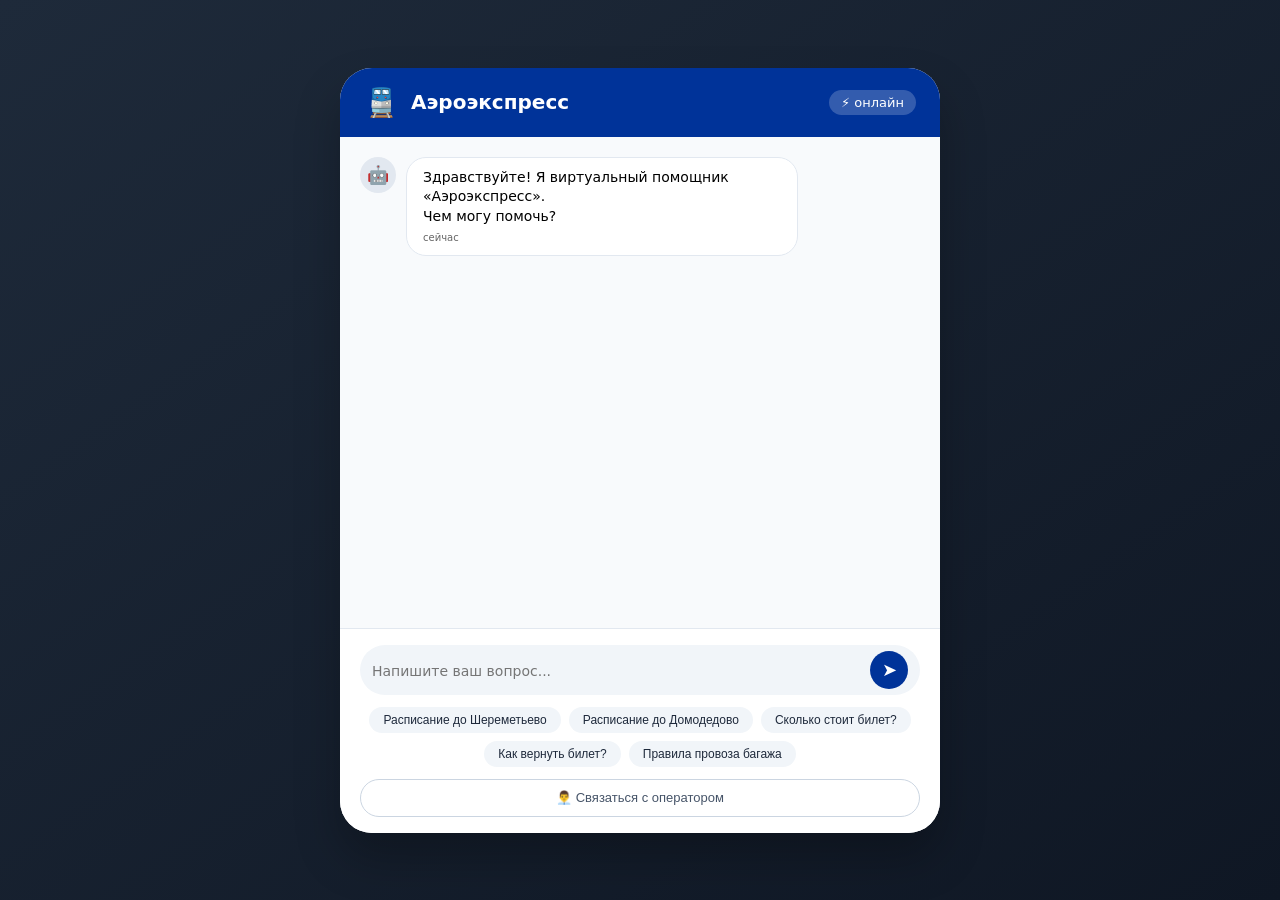
==== frontend/index.html @ b275e739 "бот" ====
<!DOCTYPE html>
<html lang="ru">
<head>
    <meta charset="UTF-8">
    <meta name="viewport" content="width=device-width, initial-scale=1.0">
    <title>Аэроэкспресс — чат-бот</title>
    <style>
        * {
            margin: 0;
            padding: 0;
            box-sizing: border-box;
        }
        body {
            font-family: system-ui, -apple-system, 'Segoe UI', Roboto, sans-serif;
            background: linear-gradient(145deg, #1e2a3a 0%, #0f1724 100%);
            min-height: 100vh;
            display: flex;
            justify-content: center;
            align-items: center;
            padding: 20px;
        }
        .chat-card {
            width: 100%;
            max-width: 600px;
            height: 85vh;
            background: white;
            border-radius: 32px;
            box-shadow: 0 25px 45px rgba(0,0,0,0.25);
            display: flex;
            flex-direction: column;
            overflow: hidden;
        }
        .chat-header {
            background: #003399;
            color: white;
            padding: 18px 24px;
            display: flex;
            align-items: center;
            gap: 12px;
        }
        .logo { font-size: 28px; }
        .title { font-weight: 700; font-size: 20px; }
        .status {
            margin-left: auto;
            background: rgba(255,255,255,0.2);
            padding: 5px 12px;
            border-radius: 40px;
            font-size: 13px;
        }
        .chat-messages {
            flex: 1;
            overflow-y: auto;
            padding: 20px;
            background: #f8fafc;
            display: flex;
            flex-direction: column;
            gap: 12px;
        }
        .message {
            display: flex;
            gap: 10px;
            animation: fadeIn 0.2s ease;
        }
        .message.user { flex-direction: row-reverse; }
        .avatar {
            width: 36px;
            height: 36px;
            background: #e2e8f0;
            border-radius: 50%;
            display: flex;
            align-items: center;
            justify-content: center;
            font-size: 18px;
            flex-shrink: 0;
        }
        .message.user .avatar { background: #003399; color: white; }
        .bubble {
            max-width: 70%;
            padding: 10px 16px;
            border-radius: 20px;
            background: white;
            border: 1px solid #e2e8f0;
            font-size: 14px;
            line-height: 1.4;
        }
        .message.user .bubble { background: #003399; color: white; border: none; }
        .time { font-size: 10px; margin-top: 5px; opacity: 0.6; }
        .typing {
            display: flex;
            align-items: center;
            gap: 6px;
            padding: 8px 16px;
            background: #f1f5f9;
            border-radius: 30px;
            width: fit-content;
            font-size: 13px;
        }
        .dot {
            width: 7px;
            height: 7px;
            background: #94a3b8;
            border-radius: 50%;
            animation: pulse 1.2s infinite;
        }
        @keyframes pulse {
            0%, 60%, 100% { opacity: 0.3; transform: translateY(0); }
            30% { opacity: 1; transform: translateY(-4px); }
        }
        .input-area {
            background: white;
            border-top: 1px solid #e2e8f0;
            padding: 16px 20px;
        }
        .input-wrapper {
            display: flex;
            gap: 12px;
            background: #f1f5f9;
            border-radius: 40px;
            padding: 6px 12px;
            align-items: flex-end;
        }
        textarea {
            flex: 1;
            background: none;
            border: none;
            resize: none;
            font-family: inherit;
            font-size: 14px;
            padding: 10px 0;
            outline: none;
            max-height: 100px;
        }
        button {
            background: #003399;
            border: none;
            color: white;
            width: 38px;
            height: 38px;
            border-radius: 50%;
            cursor: pointer;
            font-size: 18px;
            transition: 0.2s;
        }
        button:hover { background: #ff8c00; }
        .quick-buttons {
            display: flex;
            flex-wrap: wrap;
            gap: 8px;
            margin-top: 12px;
            justify-content: center;
        }
        .quick-btn {
            background: #f1f5f9;
            color: #1e293b;
            width: auto;
            height: auto;
            padding: 6px 14px;
            border-radius: 40px;
            font-size: 12px;
            font-weight: 500;
            border: none;
        }
        .quick-btn:hover { background: #e2e8f0; transform: none; }
        .escalate-btn {
            width: 100%;
            border-radius: 40px;
            background: white;
            border: 1px solid #cbd5e1;
            color: #475569;
            margin-top: 12px;
            font-size: 13px;
        }
        .escalate-btn:hover {
            background: #fee2e2;
            border-color: #dc2626;
            color: #dc2626;
        }
        @keyframes fadeIn {
            from { opacity: 0; transform: translateY(6px); }
            to { opacity: 1; transform: translateY(0); }
        }
    </style>
</head>
<body>
<div class="chat-card">
    <div class="chat-header">
        <div class="logo">🚆</div>
        <div class="title">Аэроэкспресс</div>
        <div class="status">⚡ онлайн</div>
    </div>
    <div class="chat-messages" id="chatMessages">
        <div class="message bot">
            <div class="avatar">🤖</div>
            <div class="bubble">
                Здравствуйте! Я виртуальный помощник «Аэроэкспресс».<br>Чем могу помочь?
                <div class="time">сейчас</div>
            </div>
        </div>
    </div>
    <div class="input-area">
        <div class="input-wrapper">
            <textarea id="messageInput" rows="1" placeholder="Напишите ваш вопрос..." maxlength="2000"></textarea>
            <button id="sendBtn">➤</button>
        </div>
        <div class="quick-buttons" id="quickButtons"></div>
        <button id="escalateBtn" class="escalate-btn">👨‍💼 Связаться с оператором</button>
    </div>
</div>

<script>
    const API_BASE = 'http://localhost:8000';
    let sessionId = localStorage.getItem('chat_session_id');
    if (!sessionId) {
        sessionId = 'session_' + Date.now() + '_' + Math.random().toString(36).substr(2, 8);
        localStorage.setItem('chat_session_id', sessionId);
    }

    const quickQuestions = [
        "Расписание до Шереметьево",
        "Расписание до Домодедово",
        "Сколько стоит билет?",
        "Как вернуть билет?",
        "Правила провоза багажа"
    ];

    const quickContainer = document.getElementById('quickButtons');
    quickQuestions.forEach(q => {
        const btn = document.createElement('button');
        btn.textContent = q;
        btn.className = 'quick-btn';
        btn.addEventListener('click', (e) => {
            e.preventDefault();
            e.stopPropagation();
            sendMessage(q);
        });
        quickContainer.appendChild(btn);
    });

    let loading = false;
    const messagesDiv = document.getElementById('chatMessages');
    const inputEl = document.getElementById('messageInput');
    const sendBtn = document.getElementById('sendBtn');
    const escalateBtn = document.getElementById('escalateBtn');

    function escapeHtml(str) {
        return str.replace(/[&<>]/g, function(m) {
            if (m === '&') return '&amp;';
            if (m === '<') return '&lt;';
            if (m === '>') return '&gt;';
            return m;
        });
    }

    function addMessage(role, text) {
        const messageDiv = document.createElement('div');
        messageDiv.className = `message ${role}`;
        const avatar = role === 'bot' ? '🤖' : '👤';
        const time = new Date().toLocaleTimeString([], { hour: '2-digit', minute: '2-digit' });
        messageDiv.innerHTML = `
            <div class="avatar">${avatar}</div>
            <div class="bubble">
                ${escapeHtml(text)}
                <div class="time">${time}</div>
            </div>
        `;
        messagesDiv.appendChild(messageDiv);
        messagesDiv.scrollTop = messagesDiv.scrollHeight;
    }

    function showTyping(show) {
        const existing = document.querySelector('.typing');
        if (existing) existing.remove();
        if (!show) return;
        const typingDiv = document.createElement('div');
        typingDiv.className = 'typing';
        typingDiv.innerHTML = '<div class="dot"></div><div class="dot"></div><div class="dot"></div><span style="margin-left:6px">Ассистент печатает...</span>';
        messagesDiv.appendChild(typingDiv);
        messagesDiv.scrollTop = messagesDiv.scrollHeight;
    }

    async function sendMessage(message) {
        if (loading) return;
        if (!message.trim()) return;
        loading = true;
        sendBtn.disabled = true;
        const originalMsg = message;
        inputEl.value = '';
        addMessage('user', originalMsg);
        showTyping(true);
        try {
            const resp = await fetch(`${API_BASE}/api/chat`, {
                method: 'POST',
                headers: { 'Content-Type': 'application/json' },
                body: JSON.stringify({ session_id: sessionId, message: originalMsg })
            });
            if (!resp.ok) throw new Error(`HTTP ${resp.status}`);
            const data = await resp.json();
            showTyping(false);
            addMessage('bot', data.response);
        } catch (err) {
            showTyping(false);
            addMessage('bot', '⚠️ Ошибка соединения с сервером. Убедитесь, что бэкенд запущен.');
            console.error(err);
        } finally {
            loading = false;
            sendBtn.disabled = false;
            inputEl.focus();
        }
    }

    async function escalate() {
        if (loading) return;
        loading = true;
        addMessage('user', '👨‍💼 Связаться с оператором');
        showTyping(true);
        try {
            const resp = await fetch(`${API_BASE}/api/operator/escalate`, { method: 'POST' });
            const data = await resp.json();
            showTyping(false);
            addMessage('bot', data.message || 'Оператор скоро подключится.');
        } catch (e) {
            showTyping(false);
            addMessage('bot', 'Не удалось соединиться с оператором. Позвоните в контакт-центр.');
        } finally {
            loading = false;
        }
    }

    sendBtn.addEventListener('click', (e) => {
        e.preventDefault();
        e.stopPropagation();
        sendMessage(inputEl.value);
    });

    inputEl.addEventListener('keydown', (e) => {
        if (e.key === 'Enter' && !e.shiftKey) {
            e.preventDefault();
            e.stopPropagation();
            sendMessage(inputEl.value);
        }
    });

    escalateBtn.addEventListener('click', (e) => {
        e.preventDefault();
        e.stopPropagation();
        escalate();
    });

    // Дополнительная защита от любых форм
    document.querySelectorAll('form').forEach(form => {
        form.addEventListener('submit', (e) => e.preventDefault());
    });

    inputEl.focus();
</script>
</body>
</html>
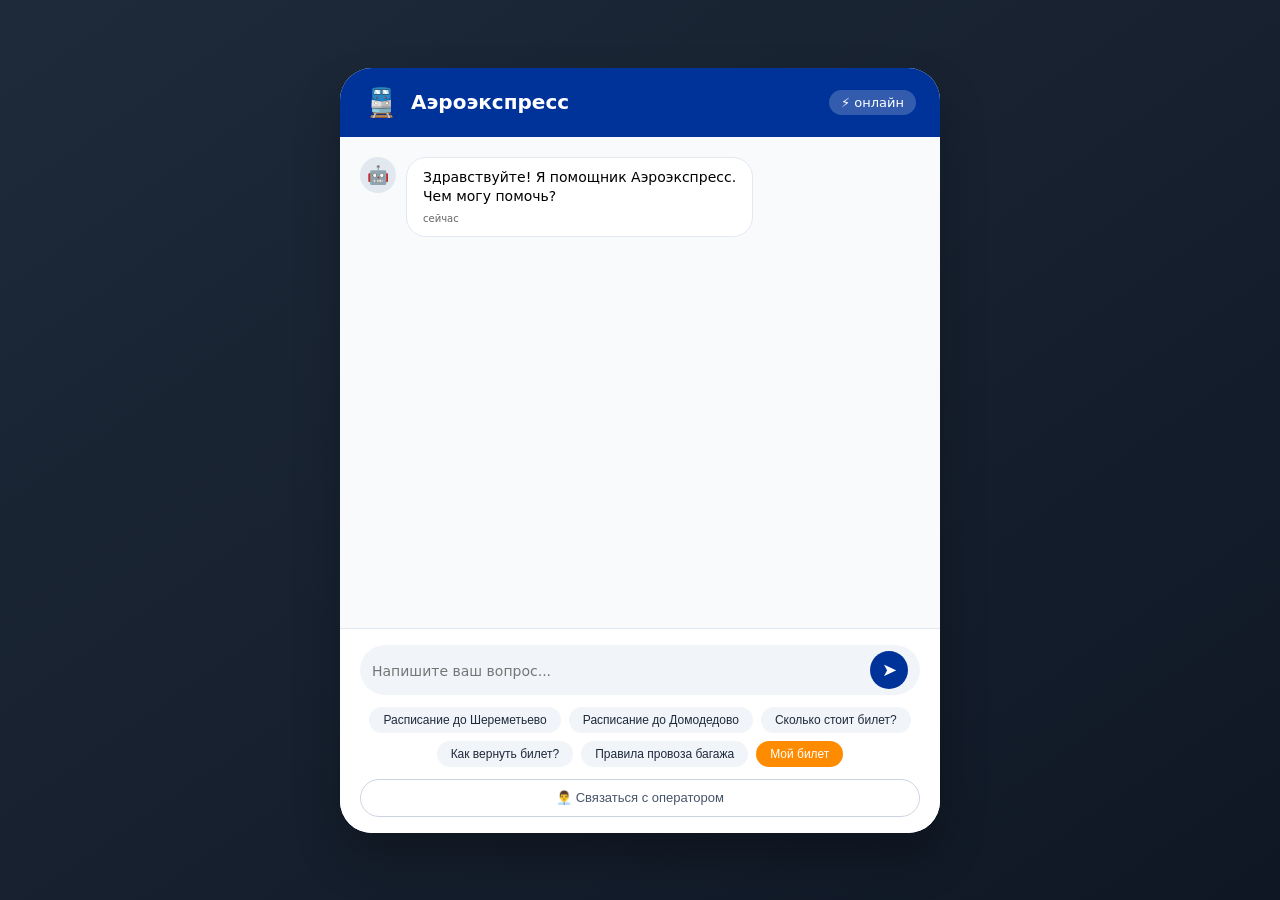
==== commit d103a90f: "бот апдейт" ====
--- a/frontend/index.html
+++ b/frontend/index.html
@@ -5,14 +5,10 @@
     <meta name="viewport" content="width=device-width, initial-scale=1.0">
     <title>Аэроэкспресс — чат-бот</title>
     <style>
-        * {
-            margin: 0;
-            padding: 0;
-            box-sizing: border-box;
-        }
+        * { margin: 0; padding: 0; box-sizing: border-box; }
         body {
             font-family: system-ui, -apple-system, 'Segoe UI', Roboto, sans-serif;
-            background: linear-gradient(145deg, #1e2a3a 0%, #0f1724 100%);
+            background: linear-gradient(145deg, #1e2a3a, #0f1724);
             min-height: 100vh;
             display: flex;
             justify-content: center;
@@ -25,10 +21,10 @@
             height: 85vh;
             background: white;
             border-radius: 32px;
-            box-shadow: 0 25px 45px rgba(0,0,0,0.25);
             display: flex;
             flex-direction: column;
             overflow: hidden;
+            box-shadow: 0 25px 45px rgba(0,0,0,0.25);
         }
         .chat-header {
             background: #003399;
@@ -56,15 +52,10 @@
             flex-direction: column;
             gap: 12px;
         }
-        .message {
-            display: flex;
-            gap: 10px;
-            animation: fadeIn 0.2s ease;
-        }
+        .message { display: flex; gap: 10px; animation: fadeIn 0.2s; }
         .message.user { flex-direction: row-reverse; }
         .avatar {
-            width: 36px;
-            height: 36px;
+            width: 36px; height: 36px;
             background: #e2e8f0;
             border-radius: 50%;
             display: flex;
@@ -87,23 +78,20 @@
         .time { font-size: 10px; margin-top: 5px; opacity: 0.6; }
         .typing {
             display: flex;
-            align-items: center;
             gap: 6px;
             padding: 8px 16px;
             background: #f1f5f9;
             border-radius: 30px;
             width: fit-content;
-            font-size: 13px;
         }
         .dot {
-            width: 7px;
-            height: 7px;
+            width: 7px; height: 7px;
             background: #94a3b8;
             border-radius: 50%;
             animation: pulse 1.2s infinite;
         }
         @keyframes pulse {
-            0%, 60%, 100% { opacity: 0.3; transform: translateY(0); }
+            0%,60%,100% { opacity: 0.3; transform: translateY(0); }
             30% { opacity: 1; transform: translateY(-4px); }
         }
         .input-area {
@@ -128,7 +116,6 @@
             font-size: 14px;
             padding: 10px 0;
             outline: none;
-            max-height: 100px;
         }
         button {
             background: #003399;
@@ -160,15 +147,24 @@
             font-weight: 500;
             border: none;
         }
-        .quick-btn:hover { background: #e2e8f0; transform: none; }
+        .quick-btn:hover { background: #e2e8f0; }
+        .my-ticket-btn {
+            background: #ff8c00;
+            color: white;
+        }
+        .my-ticket-btn:hover {
+            background: #e07c00;
+            transform: scale(1.02);
+        }
         .escalate-btn {
             width: 100%;
-            border-radius: 40px;
             background: white;
             border: 1px solid #cbd5e1;
             color: #475569;
             margin-top: 12px;
             font-size: 13px;
+            border-radius: 40px;
+            padding: 8px;
         }
         .escalate-btn:hover {
             background: #fee2e2;
@@ -192,7 +188,7 @@
         <div class="message bot">
             <div class="avatar">🤖</div>
             <div class="bubble">
-                Здравствуйте! Я виртуальный помощник «Аэроэкспресс».<br>Чем могу помочь?
+                Здравствуйте! Я помощник Аэроэкспресс.<br>Чем могу помочь?
                 <div class="time">сейчас</div>
             </div>
         </div>
@@ -211,7 +207,7 @@
     const API_BASE = 'http://localhost:8000';
     let sessionId = localStorage.getItem('chat_session_id');
     if (!sessionId) {
-        sessionId = 'session_' + Date.now() + '_' + Math.random().toString(36).substr(2, 8);
+        sessionId = 's_' + Date.now() + '_' + Math.random().toString(36).substr(2, 6);
         localStorage.setItem('chat_session_id', sessionId);
     }
 
@@ -220,7 +216,8 @@
         "Расписание до Домодедово",
         "Сколько стоит билет?",
         "Как вернуть билет?",
-        "Правила провоза багажа"
+        "Правила провоза багажа",
+        "Мой билет"
     ];
 
     const quickContainer = document.getElementById('quickButtons');
@@ -228,9 +225,11 @@
         const btn = document.createElement('button');
         btn.textContent = q;
         btn.className = 'quick-btn';
+        if (q === "Мой билет") {
+            btn.classList.add('my-ticket-btn');
+        }
         btn.addEventListener('click', (e) => {
             e.preventDefault();
-            e.stopPropagation();
             sendMessage(q);
         });
         quickContainer.appendChild(btn);
@@ -240,7 +239,22 @@
     const messagesDiv = document.getElementById('chatMessages');
     const inputEl = document.getElementById('messageInput');
     const sendBtn = document.getElementById('sendBtn');
-    const escalateBtn = document.getElementById('escalateBtn');
+
+    function addMessage(role, text) {
+        const div = document.createElement('div');
+        div.className = `message ${role}`;
+        const avatar = role === 'bot' ? '🤖' : '👤';
+        const time = new Date().toLocaleTimeString([], { hour: '2-digit', minute: '2-digit' });
+        div.innerHTML = `
+            <div class="avatar">${avatar}</div>
+            <div class="bubble">
+                ${escapeHtml(text)}
+                <div class="time">${time}</div>
+            </div>
+        `;
+        messagesDiv.appendChild(div);
+        messagesDiv.scrollTop = messagesDiv.scrollHeight;
+    }
 
     function escapeHtml(str) {
         return str.replace(/[&<>]/g, function(m) {
@@ -249,22 +263,6 @@
             if (m === '>') return '&gt;';
             return m;
         });
-    }
-
-    function addMessage(role, text) {
-        const messageDiv = document.createElement('div');
-        messageDiv.className = `message ${role}`;
-        const avatar = role === 'bot' ? '🤖' : '👤';
-        const time = new Date().toLocaleTimeString([], { hour: '2-digit', minute: '2-digit' });
-        messageDiv.innerHTML = `
-            <div class="avatar">${avatar}</div>
-            <div class="bubble">
-                ${escapeHtml(text)}
-                <div class="time">${time}</div>
-            </div>
-        `;
-        messagesDiv.appendChild(messageDiv);
-        messagesDiv.scrollTop = messagesDiv.scrollHeight;
     }
 
     function showTyping(show) {
@@ -283,23 +281,23 @@
         if (!message.trim()) return;
         loading = true;
         sendBtn.disabled = true;
-        const originalMsg = message;
+        const msg = message;
         inputEl.value = '';
-        addMessage('user', originalMsg);
+        addMessage('user', msg);
         showTyping(true);
         try {
-            const resp = await fetch(`${API_BASE}/api/chat`, {
+            const res = await fetch(`${API_BASE}/api/chat`, {
                 method: 'POST',
                 headers: { 'Content-Type': 'application/json' },
-                body: JSON.stringify({ session_id: sessionId, message: originalMsg })
+                body: JSON.stringify({ session_id: sessionId, message: msg })
             });
-            if (!resp.ok) throw new Error(`HTTP ${resp.status}`);
-            const data = await resp.json();
+            if (!res.ok) throw new Error('Server error');
+            const data = await res.json();
             showTyping(false);
             addMessage('bot', data.response);
         } catch (err) {
             showTyping(false);
-            addMessage('bot', '⚠️ Ошибка соединения с сервером. Убедитесь, что бэкенд запущен.');
+            addMessage('bot', 'Ошибка связи с сервером. Запустите бэкенд.');
             console.error(err);
         } finally {
             loading = false;
@@ -314,13 +312,13 @@
         addMessage('user', '👨‍💼 Связаться с оператором');
         showTyping(true);
         try {
-            const resp = await fetch(`${API_BASE}/api/operator/escalate`, { method: 'POST' });
-            const data = await resp.json();
+            const res = await fetch(`${API_BASE}/api/operator/escalate`, { method: 'POST' });
+            const data = await res.json();
             showTyping(false);
-            addMessage('bot', data.message || 'Оператор скоро подключится.');
+            addMessage('bot', data.message);
         } catch (e) {
             showTyping(false);
-            addMessage('bot', 'Не удалось соединиться с оператором. Позвоните в контакт-центр.');
+            addMessage('bot', 'Не удалось соединиться с оператором.');
         } finally {
             loading = false;
         }
@@ -328,29 +326,18 @@
 
     sendBtn.addEventListener('click', (e) => {
         e.preventDefault();
-        e.stopPropagation();
         sendMessage(inputEl.value);
     });
-
     inputEl.addEventListener('keydown', (e) => {
         if (e.key === 'Enter' && !e.shiftKey) {
             e.preventDefault();
-            e.stopPropagation();
             sendMessage(inputEl.value);
         }
     });
-
-    escalateBtn.addEventListener('click', (e) => {
+    document.getElementById('escalateBtn').addEventListener('click', (e) => {
         e.preventDefault();
-        e.stopPropagation();
         escalate();
     });
-
-    // Дополнительная защита от любых форм
-    document.querySelectorAll('form').forEach(form => {
-        form.addEventListener('submit', (e) => e.preventDefault());
-    });
-
     inputEl.focus();
 </script>
 </body>
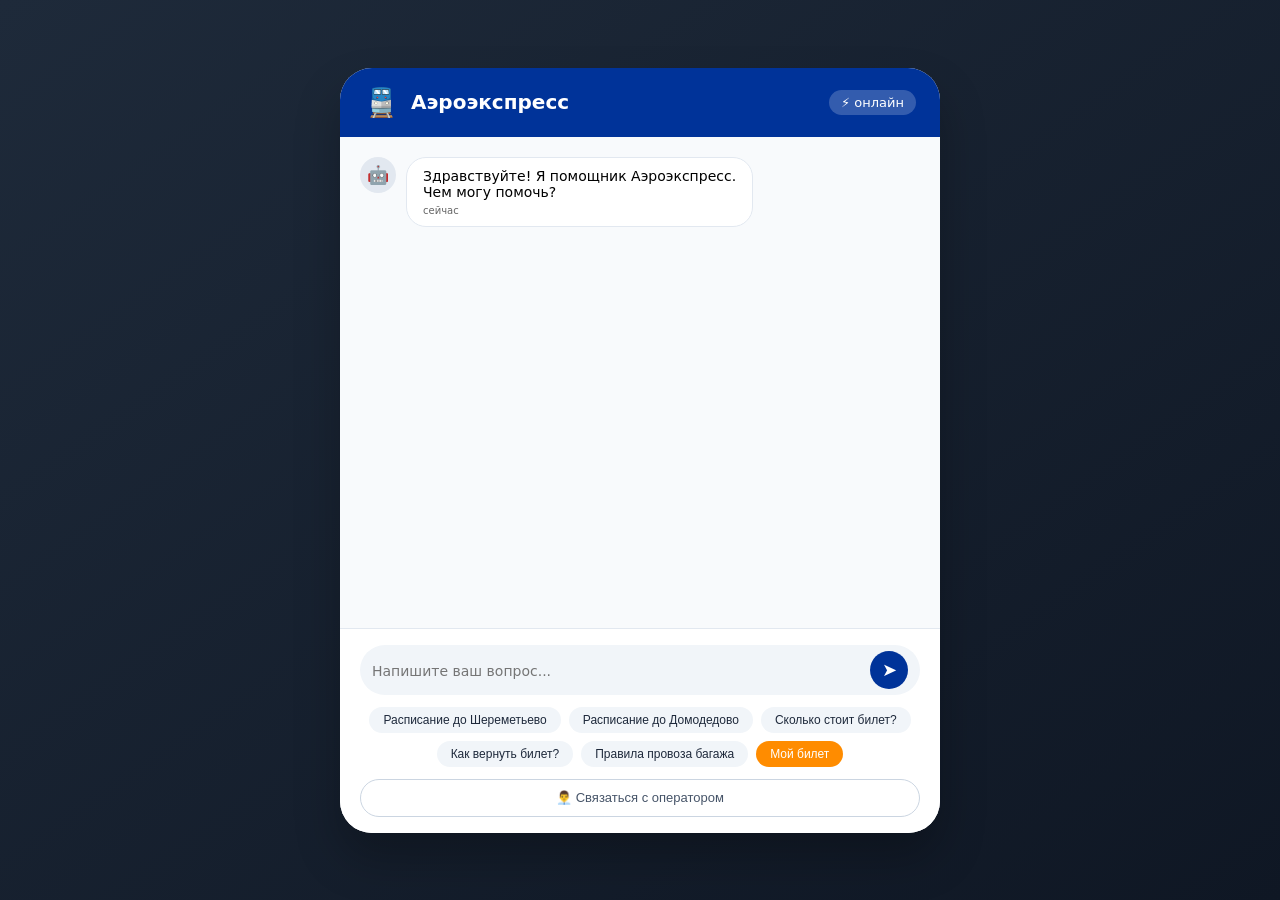
==== commit 9d2e1faf: "bot" ====
--- a/frontend/index.html
+++ b/frontend/index.html
@@ -6,175 +6,38 @@
     <title>Аэроэкспресс — чат-бот</title>
     <style>
         * { margin: 0; padding: 0; box-sizing: border-box; }
-        body {
-            font-family: system-ui, -apple-system, 'Segoe UI', Roboto, sans-serif;
-            background: linear-gradient(145deg, #1e2a3a, #0f1724);
-            min-height: 100vh;
-            display: flex;
-            justify-content: center;
-            align-items: center;
-            padding: 20px;
-        }
-        .chat-card {
-            width: 100%;
-            max-width: 600px;
-            height: 85vh;
-            background: white;
-            border-radius: 32px;
-            display: flex;
-            flex-direction: column;
-            overflow: hidden;
-            box-shadow: 0 25px 45px rgba(0,0,0,0.25);
-        }
-        .chat-header {
-            background: #003399;
-            color: white;
-            padding: 18px 24px;
-            display: flex;
-            align-items: center;
-            gap: 12px;
-        }
+        body { font-family: system-ui; background: linear-gradient(145deg, #1e2a3a, #0f1724); min-height: 100vh; display: flex; justify-content: center; align-items: center; padding: 20px; }
+        .chat-card { width: 100%; max-width: 600px; height: 85vh; background: white; border-radius: 32px; display: flex; flex-direction: column; overflow: hidden; box-shadow: 0 25px 45px rgba(0,0,0,0.25); }
+        .chat-header { background: #003399; color: white; padding: 18px 24px; display: flex; align-items: center; gap: 12px; }
         .logo { font-size: 28px; }
         .title { font-weight: 700; font-size: 20px; }
-        .status {
-            margin-left: auto;
-            background: rgba(255,255,255,0.2);
-            padding: 5px 12px;
-            border-radius: 40px;
-            font-size: 13px;
-        }
-        .chat-messages {
-            flex: 1;
-            overflow-y: auto;
-            padding: 20px;
-            background: #f8fafc;
-            display: flex;
-            flex-direction: column;
-            gap: 12px;
-        }
+        .status { margin-left: auto; background: rgba(255,255,255,0.2); padding: 5px 12px; border-radius: 40px; font-size: 13px; }
+        .chat-messages { flex: 1; overflow-y: auto; padding: 20px; background: #f8fafc; display: flex; flex-direction: column; gap: 12px; }
         .message { display: flex; gap: 10px; animation: fadeIn 0.2s; }
         .message.user { flex-direction: row-reverse; }
-        .avatar {
-            width: 36px; height: 36px;
-            background: #e2e8f0;
-            border-radius: 50%;
-            display: flex;
-            align-items: center;
-            justify-content: center;
-            font-size: 18px;
-            flex-shrink: 0;
-        }
+        .message.operator { flex-direction: row; }
+        .avatar { width: 36px; height: 36px; background: #e2e8f0; border-radius: 50%; display: flex; align-items: center; justify-content: center; font-size: 18px; }
         .message.user .avatar { background: #003399; color: white; }
-        .bubble {
-            max-width: 70%;
-            padding: 10px 16px;
-            border-radius: 20px;
-            background: white;
-            border: 1px solid #e2e8f0;
-            font-size: 14px;
-            line-height: 1.4;
-        }
+        .message.operator .avatar { background: #ff8c00; color: white; }
+        .bubble { max-width: 70%; padding: 10px 16px; border-radius: 20px; background: white; border: 1px solid #e2e8f0; font-size: 14px; }
         .message.user .bubble { background: #003399; color: white; border: none; }
+        .message.operator .bubble { background: #fff3e0; border-left: 3px solid #ff8c00; }
         .time { font-size: 10px; margin-top: 5px; opacity: 0.6; }
-        .typing {
-            display: flex;
-            gap: 6px;
-            padding: 8px 16px;
-            background: #f1f5f9;
-            border-radius: 30px;
-            width: fit-content;
-        }
-        .dot {
-            width: 7px; height: 7px;
-            background: #94a3b8;
-            border-radius: 50%;
-            animation: pulse 1.2s infinite;
-        }
-        @keyframes pulse {
-            0%,60%,100% { opacity: 0.3; transform: translateY(0); }
-            30% { opacity: 1; transform: translateY(-4px); }
-        }
-        .input-area {
-            background: white;
-            border-top: 1px solid #e2e8f0;
-            padding: 16px 20px;
-        }
-        .input-wrapper {
-            display: flex;
-            gap: 12px;
-            background: #f1f5f9;
-            border-radius: 40px;
-            padding: 6px 12px;
-            align-items: flex-end;
-        }
-        textarea {
-            flex: 1;
-            background: none;
-            border: none;
-            resize: none;
-            font-family: inherit;
-            font-size: 14px;
-            padding: 10px 0;
-            outline: none;
-        }
-        button {
-            background: #003399;
-            border: none;
-            color: white;
-            width: 38px;
-            height: 38px;
-            border-radius: 50%;
-            cursor: pointer;
-            font-size: 18px;
-            transition: 0.2s;
-        }
+        .typing { display: flex; gap: 6px; padding: 8px 16px; background: #f1f5f9; border-radius: 30px; width: fit-content; }
+        .dot { width: 7px; height: 7px; background: #94a3b8; border-radius: 50%; animation: pulse 1.2s infinite; }
+        @keyframes pulse { 0%,60%,100% { opacity: 0.3; transform: translateY(0); } 30% { opacity: 1; transform: translateY(-4px); } }
+        .input-area { background: white; border-top: 1px solid #e2e8f0; padding: 16px 20px; }
+        .input-wrapper { display: flex; gap: 12px; background: #f1f5f9; border-radius: 40px; padding: 6px 12px; align-items: flex-end; }
+        textarea { flex: 1; background: none; border: none; resize: none; font-family: inherit; font-size: 14px; padding: 10px 0; outline: none; }
+        button { background: #003399; border: none; color: white; width: 38px; height: 38px; border-radius: 50%; cursor: pointer; font-size: 18px; transition: 0.2s; }
         button:hover { background: #ff8c00; }
-        .quick-buttons {
-            display: flex;
-            flex-wrap: wrap;
-            gap: 8px;
-            margin-top: 12px;
-            justify-content: center;
-        }
-        .quick-btn {
-            background: #f1f5f9;
-            color: #1e293b;
-            width: auto;
-            height: auto;
-            padding: 6px 14px;
-            border-radius: 40px;
-            font-size: 12px;
-            font-weight: 500;
-            border: none;
-        }
+        .quick-buttons { display: flex; flex-wrap: wrap; gap: 8px; margin-top: 12px; justify-content: center; }
+        .quick-btn { background: #f1f5f9; color: #1e293b; width: auto; height: auto; padding: 6px 14px; border-radius: 40px; font-size: 12px; font-weight: 500; border: none; }
         .quick-btn:hover { background: #e2e8f0; }
-        .my-ticket-btn {
-            background: #ff8c00;
-            color: white;
-        }
-        .my-ticket-btn:hover {
-            background: #e07c00;
-            transform: scale(1.02);
-        }
-        .escalate-btn {
-            width: 100%;
-            background: white;
-            border: 1px solid #cbd5e1;
-            color: #475569;
-            margin-top: 12px;
-            font-size: 13px;
-            border-radius: 40px;
-            padding: 8px;
-        }
-        .escalate-btn:hover {
-            background: #fee2e2;
-            border-color: #dc2626;
-            color: #dc2626;
-        }
-        @keyframes fadeIn {
-            from { opacity: 0; transform: translateY(6px); }
-            to { opacity: 1; transform: translateY(0); }
-        }
+        .my-ticket-btn { background: #ff8c00; color: white; }
+        .escalate-btn { width: 100%; background: white; border: 1px solid #cbd5e1; color: #475569; margin-top: 12px; font-size: 13px; border-radius: 40px; padding: 8px; }
+        .escalate-btn:hover { background: #fee2e2; border-color: #dc2626; color: #dc2626; }
+        @keyframes fadeIn { from { opacity: 0; transform: translateY(6px); } to { opacity: 1; transform: translateY(0); } }
     </style>
 </head>
 <body>
@@ -187,10 +50,7 @@
     <div class="chat-messages" id="chatMessages">
         <div class="message bot">
             <div class="avatar">🤖</div>
-            <div class="bubble">
-                Здравствуйте! Я помощник Аэроэкспресс.<br>Чем могу помочь?
-                <div class="time">сейчас</div>
-            </div>
+            <div class="bubble">Здравствуйте! Я помощник Аэроэкспресс.<br>Чем могу помочь?<div class="time">сейчас</div></div>
         </div>
     </div>
     <div class="input-area">
@@ -219,19 +79,13 @@
         "Правила провоза багажа",
         "Мой билет"
     ];
-
     const quickContainer = document.getElementById('quickButtons');
     quickQuestions.forEach(q => {
         const btn = document.createElement('button');
         btn.textContent = q;
         btn.className = 'quick-btn';
-        if (q === "Мой билет") {
-            btn.classList.add('my-ticket-btn');
-        }
-        btn.addEventListener('click', (e) => {
-            e.preventDefault();
-            sendMessage(q);
-        });
+        if (q === "Мой билет") btn.classList.add('my-ticket-btn');
+        btn.addEventListener('click', (e) => { e.preventDefault(); sendMessage(q); });
         quickContainer.appendChild(btn);
     });
 
@@ -240,31 +94,16 @@
     const inputEl = document.getElementById('messageInput');
     const sendBtn = document.getElementById('sendBtn');
 
+    function escapeHtml(str) { return str.replace(/[&<>]/g, m => ({'&':'&amp;','<':'&lt;','>':'&gt;'})[m]); }
     function addMessage(role, text) {
         const div = document.createElement('div');
         div.className = `message ${role}`;
-        const avatar = role === 'bot' ? '🤖' : '👤';
+        let avatar = role === 'user' ? '👤' : (role === 'bot' ? '🤖' : (role === 'operator' ? '👨‍💼' : '💬'));
         const time = new Date().toLocaleTimeString([], { hour: '2-digit', minute: '2-digit' });
-        div.innerHTML = `
-            <div class="avatar">${avatar}</div>
-            <div class="bubble">
-                ${escapeHtml(text)}
-                <div class="time">${time}</div>
-            </div>
-        `;
+        div.innerHTML = `<div class="avatar">${avatar}</div><div class="bubble">${escapeHtml(text)}<div class="time">${time}</div></div>`;
         messagesDiv.appendChild(div);
         messagesDiv.scrollTop = messagesDiv.scrollHeight;
     }
-
-    function escapeHtml(str) {
-        return str.replace(/[&<>]/g, function(m) {
-            if (m === '&') return '&amp;';
-            if (m === '<') return '&lt;';
-            if (m === '>') return '&gt;';
-            return m;
-        });
-    }
-
     function showTyping(show) {
         const existing = document.querySelector('.typing');
         if (existing) existing.remove();
@@ -275,7 +114,6 @@
         messagesDiv.appendChild(typingDiv);
         messagesDiv.scrollTop = messagesDiv.scrollHeight;
     }
-
     async function sendMessage(message) {
         if (loading) return;
         if (!message.trim()) return;
@@ -298,25 +136,29 @@
         } catch (err) {
             showTyping(false);
             addMessage('bot', 'Ошибка связи с сервером. Запустите бэкенд.');
-            console.error(err);
         } finally {
             loading = false;
             sendBtn.disabled = false;
             inputEl.focus();
         }
     }
-
     async function escalate() {
         if (loading) return;
         loading = true;
-        addMessage('user', '👨‍💼 Связаться с оператором');
+        const operatorMsg = "Связаться с оператором";
+        addMessage('user', operatorMsg);
         showTyping(true);
         try {
-            const res = await fetch(`${API_BASE}/api/operator/escalate`, { method: 'POST' });
+            const res = await fetch(`${API_BASE}/api/chat`, {
+                method: 'POST',
+                headers: { 'Content-Type': 'application/json' },
+                body: JSON.stringify({ session_id: sessionId, message: operatorMsg })
+            });
+            if (!res.ok) throw new Error('Server error');
             const data = await res.json();
             showTyping(false);
-            addMessage('bot', data.message);
-        } catch (e) {
+            addMessage('bot', data.response);
+        } catch(e) {
             showTyping(false);
             addMessage('bot', 'Не удалось соединиться с оператором.');
         } finally {
@@ -324,21 +166,27 @@
         }
     }
 
-    sendBtn.addEventListener('click', (e) => {
-        e.preventDefault();
-        sendMessage(inputEl.value);
-    });
-    inputEl.addEventListener('keydown', (e) => {
-        if (e.key === 'Enter' && !e.shiftKey) {
-            e.preventDefault();
-            sendMessage(inputEl.value);
-        }
-    });
-    document.getElementById('escalateBtn').addEventListener('click', (e) => {
-        e.preventDefault();
-        escalate();
-    });
+    sendBtn.addEventListener('click', (e) => { e.preventDefault(); sendMessage(inputEl.value); });
+    inputEl.addEventListener('keydown', (e) => { if (e.key === 'Enter' && !e.shiftKey) { e.preventDefault(); sendMessage(inputEl.value); } });
+    document.getElementById('escalateBtn').addEventListener('click', (e) => { e.preventDefault(); escalate(); });
     inputEl.focus();
+
+    async function refreshHistory() {
+        if (!sessionId) return;
+        try {
+            const res = await fetch(`${API_BASE}/api/history/${sessionId}?limit=50`);
+            const data = await res.json();
+            const messages = data.messages;
+            if (!messages.length) return;
+            const container = document.getElementById('chatMessages');
+            const welcomeMsg = container.querySelector('.message.bot');
+            container.innerHTML = '';
+            if (welcomeMsg) container.appendChild(welcomeMsg.cloneNode(true));
+            messages.forEach(msg => addMessage(msg.role, msg.text));
+        } catch(e) {}
+    }
+    refreshHistory();
+    setInterval(refreshHistory, 10000);
 </script>
 </body>
 </html>
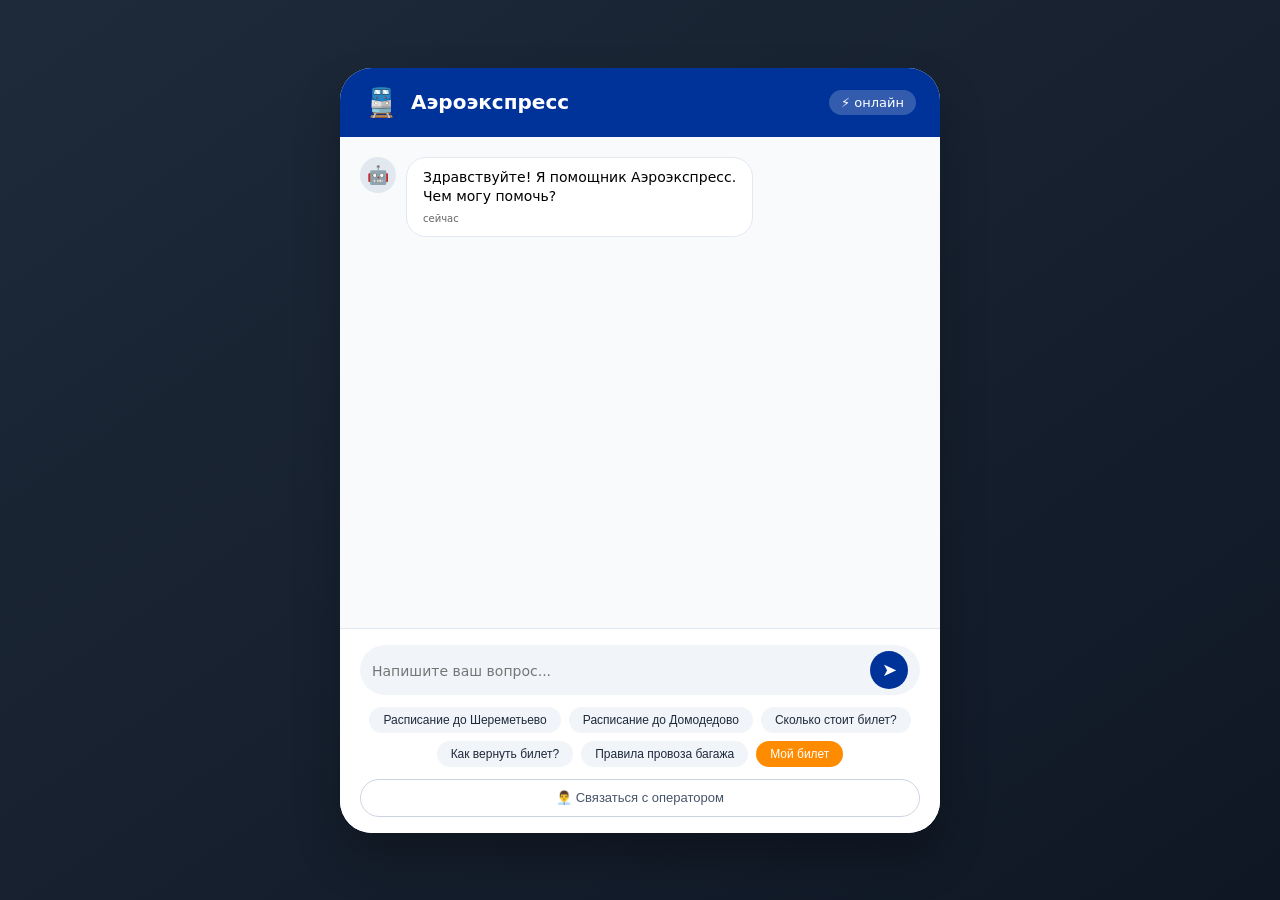
==== commit 68b6bb75: "!" ====
--- a/frontend/index.html
+++ b/frontend/index.html
@@ -6,38 +6,168 @@
     <title>Аэроэкспресс — чат-бот</title>
     <style>
         * { margin: 0; padding: 0; box-sizing: border-box; }
-        body { font-family: system-ui; background: linear-gradient(145deg, #1e2a3a, #0f1724); min-height: 100vh; display: flex; justify-content: center; align-items: center; padding: 20px; }
-        .chat-card { width: 100%; max-width: 600px; height: 85vh; background: white; border-radius: 32px; display: flex; flex-direction: column; overflow: hidden; box-shadow: 0 25px 45px rgba(0,0,0,0.25); }
-        .chat-header { background: #003399; color: white; padding: 18px 24px; display: flex; align-items: center; gap: 12px; }
+        body {
+            font-family: system-ui, -apple-system, 'Segoe UI', Roboto, sans-serif;
+            background: linear-gradient(145deg, #1e2a3a, #0f1724);
+            min-height: 100vh;
+            display: flex;
+            justify-content: center;
+            align-items: center;
+            padding: 20px;
+        }
+        .chat-card {
+            width: 100%;
+            max-width: 600px;
+            height: 85vh;
+            background: white;
+            border-radius: 32px;
+            display: flex;
+            flex-direction: column;
+            overflow: hidden;
+            box-shadow: 0 25px 45px rgba(0,0,0,0.25);
+        }
+        .chat-header {
+            background: #003399;
+            color: white;
+            padding: 18px 24px;
+            display: flex;
+            align-items: center;
+            gap: 12px;
+        }
         .logo { font-size: 28px; }
         .title { font-weight: 700; font-size: 20px; }
         .status { margin-left: auto; background: rgba(255,255,255,0.2); padding: 5px 12px; border-radius: 40px; font-size: 13px; }
-        .chat-messages { flex: 1; overflow-y: auto; padding: 20px; background: #f8fafc; display: flex; flex-direction: column; gap: 12px; }
+        .chat-messages {
+            flex: 1;
+            overflow-y: auto;
+            padding: 20px;
+            background: #f8fafc;
+            display: flex;
+            flex-direction: column;
+            gap: 12px;
+        }
         .message { display: flex; gap: 10px; animation: fadeIn 0.2s; }
         .message.user { flex-direction: row-reverse; }
         .message.operator { flex-direction: row; }
-        .avatar { width: 36px; height: 36px; background: #e2e8f0; border-radius: 50%; display: flex; align-items: center; justify-content: center; font-size: 18px; }
+        .avatar {
+            width: 36px; height: 36px;
+            background: #e2e8f0;
+            border-radius: 50%;
+            display: flex;
+            align-items: center;
+            justify-content: center;
+            font-size: 18px;
+            flex-shrink: 0;
+        }
         .message.user .avatar { background: #003399; color: white; }
         .message.operator .avatar { background: #ff8c00; color: white; }
-        .bubble { max-width: 70%; padding: 10px 16px; border-radius: 20px; background: white; border: 1px solid #e2e8f0; font-size: 14px; }
+        .bubble {
+            max-width: 70%;
+            padding: 10px 16px;
+            border-radius: 20px;
+            background: white;
+            border: 1px solid #e2e8f0;
+            font-size: 14px;
+            line-height: 1.4;
+        }
         .message.user .bubble { background: #003399; color: white; border: none; }
         .message.operator .bubble { background: #fff3e0; border-left: 3px solid #ff8c00; }
         .time { font-size: 10px; margin-top: 5px; opacity: 0.6; }
-        .typing { display: flex; gap: 6px; padding: 8px 16px; background: #f1f5f9; border-radius: 30px; width: fit-content; }
-        .dot { width: 7px; height: 7px; background: #94a3b8; border-radius: 50%; animation: pulse 1.2s infinite; }
-        @keyframes pulse { 0%,60%,100% { opacity: 0.3; transform: translateY(0); } 30% { opacity: 1; transform: translateY(-4px); } }
-        .input-area { background: white; border-top: 1px solid #e2e8f0; padding: 16px 20px; }
-        .input-wrapper { display: flex; gap: 12px; background: #f1f5f9; border-radius: 40px; padding: 6px 12px; align-items: flex-end; }
-        textarea { flex: 1; background: none; border: none; resize: none; font-family: inherit; font-size: 14px; padding: 10px 0; outline: none; }
-        button { background: #003399; border: none; color: white; width: 38px; height: 38px; border-radius: 50%; cursor: pointer; font-size: 18px; transition: 0.2s; }
+        .typing {
+            display: flex;
+            gap: 6px;
+            padding: 8px 16px;
+            background: #f1f5f9;
+            border-radius: 30px;
+            width: fit-content;
+        }
+        .dot {
+            width: 7px; height: 7px;
+            background: #94a3b8;
+            border-radius: 50%;
+            animation: pulse 1.2s infinite;
+        }
+        @keyframes pulse {
+            0%,60%,100% { opacity: 0.3; transform: translateY(0); }
+            30% { opacity: 1; transform: translateY(-4px); }
+        }
+        .input-area {
+            background: white;
+            border-top: 1px solid #e2e8f0;
+            padding: 16px 20px;
+        }
+        .input-wrapper {
+            display: flex;
+            gap: 12px;
+            background: #f1f5f9;
+            border-radius: 40px;
+            padding: 6px 12px;
+            align-items: flex-end;
+        }
+        textarea {
+            flex: 1;
+            background: none;
+            border: none;
+            resize: none;
+            font-family: inherit;
+            font-size: 14px;
+            padding: 10px 0;
+            outline: none;
+        }
+        button {
+            background: #003399;
+            border: none;
+            color: white;
+            width: 38px;
+            height: 38px;
+            border-radius: 50%;
+            cursor: pointer;
+            font-size: 18px;
+            transition: 0.2s;
+        }
         button:hover { background: #ff8c00; }
-        .quick-buttons { display: flex; flex-wrap: wrap; gap: 8px; margin-top: 12px; justify-content: center; }
-        .quick-btn { background: #f1f5f9; color: #1e293b; width: auto; height: auto; padding: 6px 14px; border-radius: 40px; font-size: 12px; font-weight: 500; border: none; }
+        .quick-buttons {
+            display: flex;
+            flex-wrap: wrap;
+            gap: 8px;
+            margin-top: 12px;
+            justify-content: center;
+        }
+        .quick-btn {
+            background: #f1f5f9;
+            color: #1e293b;
+            width: auto;
+            height: auto;
+            padding: 6px 14px;
+            border-radius: 40px;
+            font-size: 12px;
+            font-weight: 500;
+            border: none;
+        }
         .quick-btn:hover { background: #e2e8f0; }
-        .my-ticket-btn { background: #ff8c00; color: white; }
-        .escalate-btn { width: 100%; background: white; border: 1px solid #cbd5e1; color: #475569; margin-top: 12px; font-size: 13px; border-radius: 40px; padding: 8px; }
-        .escalate-btn:hover { background: #fee2e2; border-color: #dc2626; color: #dc2626; }
-        @keyframes fadeIn { from { opacity: 0; transform: translateY(6px); } to { opacity: 1; transform: translateY(0); } }
+        .my-ticket-btn {
+            background: #ff8c00;
+            color: white;
+        }
+        .escalate-btn {
+            width: 100%;
+            background: white;
+            border: 1px solid #cbd5e1;
+            color: #475569;
+            margin-top: 12px;
+            font-size: 13px;
+            border-radius: 40px;
+            padding: 8px;
+        }
+        .escalate-btn:hover {
+            background: #fee2e2;
+            border-color: #dc2626;
+            color: #dc2626;
+        }
+        @keyframes fadeIn {
+            from { opacity: 0; transform: translateY(6px); }
+            to { opacity: 1; transform: translateY(0); }
+        }
     </style>
 </head>
 <body>
@@ -48,9 +178,12 @@
         <div class="status">⚡ онлайн</div>
     </div>
     <div class="chat-messages" id="chatMessages">
-        <div class="message bot">
+        <div class="message bot" id="welcomeMsg">
             <div class="avatar">🤖</div>
-            <div class="bubble">Здравствуйте! Я помощник Аэроэкспресс.<br>Чем могу помочь?<div class="time">сейчас</div></div>
+            <div class="bubble">
+                Здравствуйте! Я помощник Аэроэкспресс.<br>Чем могу помочь?
+                <div class="time">сейчас</div>
+            </div>
         </div>
     </div>
     <div class="input-area">
@@ -79,6 +212,7 @@
         "Правила провоза багажа",
         "Мой билет"
     ];
+
     const quickContainer = document.getElementById('quickButtons');
     quickQuestions.forEach(q => {
         const btn = document.createElement('button');
@@ -94,16 +228,36 @@
     const inputEl = document.getElementById('messageInput');
     const sendBtn = document.getElementById('sendBtn');
 
-    function escapeHtml(str) { return str.replace(/[&<>]/g, m => ({'&':'&amp;','<':'&lt;','>':'&gt;'})[m]); }
-    function addMessage(role, text) {
+    function escapeHtml(str) {
+        if (!str) return '';
+        return str.replace(/[&<>]/g, function(m) {
+            if (m === '&') return '&amp;';
+            if (m === '<') return '&lt;';
+            if (m === '>') return '&gt;';
+            return m;
+        });
+    }
+
+    function addMessage(role, text, timestamp = null) {
         const div = document.createElement('div');
         div.className = `message ${role}`;
-        let avatar = role === 'user' ? '👤' : (role === 'bot' ? '🤖' : (role === 'operator' ? '👨‍💼' : '💬'));
-        const time = new Date().toLocaleTimeString([], { hour: '2-digit', minute: '2-digit' });
-        div.innerHTML = `<div class="avatar">${avatar}</div><div class="bubble">${escapeHtml(text)}<div class="time">${time}</div></div>`;
+        let avatar = '';
+        if (role === 'user') avatar = '👤';
+        else if (role === 'bot') avatar = '🤖';
+        else if (role === 'operator') avatar = '👨‍💼';
+        else avatar = '💬';
+        const timeStr = timestamp ? new Date(timestamp).toLocaleTimeString([], { hour: '2-digit', minute: '2-digit' }) : new Date().toLocaleTimeString([], { hour: '2-digit', minute: '2-digit' });
+        div.innerHTML = `
+            <div class="avatar">${avatar}</div>
+            <div class="bubble">
+                ${escapeHtml(text)}
+                <div class="time">${timeStr}</div>
+            </div>
+        `;
         messagesDiv.appendChild(div);
         messagesDiv.scrollTop = messagesDiv.scrollHeight;
     }
+
     function showTyping(show) {
         const existing = document.querySelector('.typing');
         if (existing) existing.remove();
@@ -114,6 +268,7 @@
         messagesDiv.appendChild(typingDiv);
         messagesDiv.scrollTop = messagesDiv.scrollHeight;
     }
+
     async function sendMessage(message) {
         if (loading) return;
         if (!message.trim()) return;
@@ -136,55 +291,47 @@
         } catch (err) {
             showTyping(false);
             addMessage('bot', 'Ошибка связи с сервером. Запустите бэкенд.');
+            console.error(err);
         } finally {
             loading = false;
             sendBtn.disabled = false;
             inputEl.focus();
         }
     }
+
     async function escalate() {
         if (loading) return;
-        loading = true;
-        const operatorMsg = "Связаться с оператором";
-        addMessage('user', operatorMsg);
-        showTyping(true);
-        try {
-            const res = await fetch(`${API_BASE}/api/chat`, {
-                method: 'POST',
-                headers: { 'Content-Type': 'application/json' },
-                body: JSON.stringify({ session_id: sessionId, message: operatorMsg })
-            });
-            if (!res.ok) throw new Error('Server error');
-            const data = await res.json();
-            showTyping(false);
-            addMessage('bot', data.response);
-        } catch(e) {
-            showTyping(false);
-            addMessage('bot', 'Не удалось соединиться с оператором.');
-        } finally {
-            loading = false;
-        }
-    }
-
-    sendBtn.addEventListener('click', (e) => { e.preventDefault(); sendMessage(inputEl.value); });
-    inputEl.addEventListener('keydown', (e) => { if (e.key === 'Enter' && !e.shiftKey) { e.preventDefault(); sendMessage(inputEl.value); } });
-    document.getElementById('escalateBtn').addEventListener('click', (e) => { e.preventDefault(); escalate(); });
-    inputEl.focus();
-
+        await sendMessage("Связаться с оператором");
+    }
+
+    let lastMessageCount = 0;
     async function refreshHistory() {
         if (!sessionId) return;
         try {
             const res = await fetch(`${API_BASE}/api/history/${sessionId}?limit=50`);
+            if (!res.ok) throw new Error('History fetch error');
             const data = await res.json();
-            const messages = data.messages;
-            if (!messages.length) return;
-            const container = document.getElementById('chatMessages');
-            const welcomeMsg = container.querySelector('.message.bot');
-            container.innerHTML = '';
-            if (welcomeMsg) container.appendChild(welcomeMsg.cloneNode(true));
-            messages.forEach(msg => addMessage(msg.role, msg.text));
-        } catch(e) {}
-    }
+            const messages = data.messages || [];
+            const currentCount = document.querySelectorAll('.message:not(#welcomeMsg)').length;
+            if (messages.length > currentCount) {
+                const newMessages = messages.slice(currentCount);
+                for (const msg of newMessages) {
+                    addMessage(msg.role, msg.text, msg.timestamp);
+                }
+            }
+        } catch(e) { console.error('refreshHistory error:', e); }
+    }
+
+    sendBtn.addEventListener('click', (e) => { e.preventDefault(); sendMessage(inputEl.value); });
+    inputEl.addEventListener('keydown', (e) => {
+        if (e.key === 'Enter' && !e.shiftKey) {
+            e.preventDefault();
+            sendMessage(inputEl.value);
+        }
+    });
+    document.getElementById('escalateBtn').addEventListener('click', (e) => { e.preventDefault(); escalate(); });
+    inputEl.focus();
+
     refreshHistory();
     setInterval(refreshHistory, 10000);
 </script>
